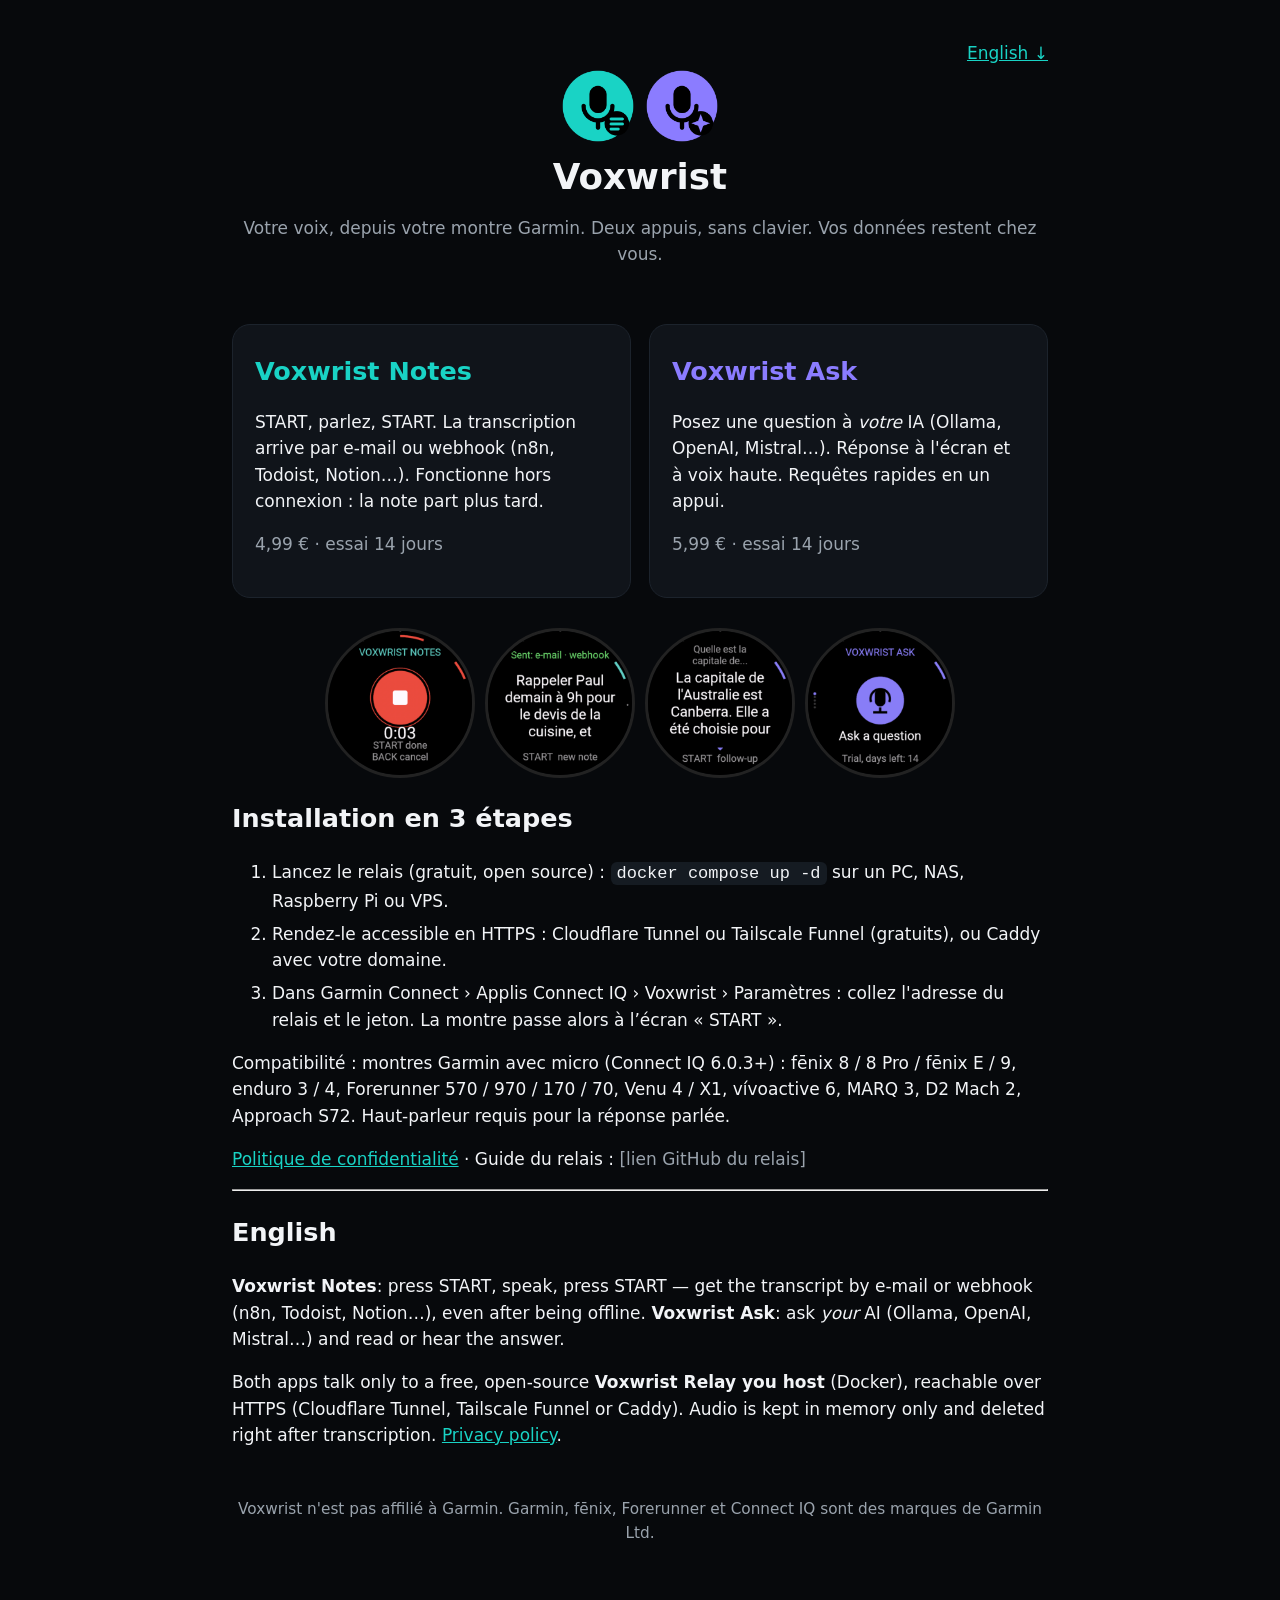
==== index.html @ 0ce4e414 "Site vitrine + confidentialité FR/EN, fiches Store, guide de publication" ====
<!doctype html><html lang="fr"><head><meta charset="utf-8"><meta name="viewport" content="width=device-width,initial-scale=1">
<title>Voxwrist — la voix au poignet pour montres Garmin</title>
<meta name="description" content="Voxwrist Notes et Voxwrist Ask : dictée et assistant IA vocal pour montres Garmin avec micro. Auto-hébergé, privé.">
<link rel="stylesheet" href="style.css"></head><body><main>
<a class="lang" href="#en">English ↓</a>
<section class="hero"><img class="logo" src="assets/icon-notes-500.png" alt=""><img class="logo" src="assets/icon-ask-500.png" alt="">
<h1>Voxwrist</h1><p class="dim">Votre voix, depuis votre montre Garmin. Deux appuis, sans clavier. Vos données restent chez vous.</p></section>
<div class="cards">
<div class="card notes"><h2>Voxwrist Notes</h2><p>START, parlez, START. La transcription arrive par e-mail ou webhook (n8n, Todoist, Notion…). Fonctionne hors connexion : la note part plus tard.</p><p class="dim">4,99 € · essai 14 jours</p></div>
<div class="card ask"><h2>Voxwrist Ask</h2><p>Posez une question à <em>votre</em> IA (Ollama, OpenAI, Mistral…). Réponse à l'écran et à voix haute. Requêtes rapides en un appui.</p><p class="dim">5,99 € · essai 14 jours</p></div></div>
<div class="shots"><img src="store-screenshots/notes-2-recording.png" alt="Enregistrement"><img src="store-screenshots/notes-3-sent.png" alt="Note envoyée"><img src="store-screenshots/ask-4-answer-fr.png" alt="Réponse"><img src="store-screenshots/ask-1-menu.png" alt="Menu Ask"></div>
<h2>Installation en 3 étapes</h2><ol class="steps">
<li>Lancez le relais (gratuit, open source) : <code>docker compose up -d</code> sur un PC, NAS, Raspberry Pi ou VPS.</li>
<li>Rendez-le accessible en HTTPS : Cloudflare Tunnel ou Tailscale Funnel (gratuits), ou Caddy avec votre domaine.</li>
<li>Dans Garmin Connect › Applis Connect IQ › Voxwrist › Paramètres : collez l'adresse du relais et le jeton. La montre passe alors à l’écran « START ».</li></ol>
<p>Compatibilité : montres Garmin avec micro (Connect IQ 6.0.3+) : fēnix 8 / 8 Pro / fēnix E / 9, enduro 3 / 4, Forerunner 570 / 970 / 170 / 70, Venu 4 / X1, vívoactive 6, MARQ 3, D2 Mach 2, Approach S72. Haut-parleur requis pour la réponse parlée.</p>
<p><a href="privacy.html">Politique de confidentialité</a> · Guide du relais : <span class="dim">[lien GitHub du relais]</span></p>
<hr id="en"><h2>English</h2>
<p><strong>Voxwrist Notes</strong>: press START, speak, press START — get the transcript by e-mail or webhook (n8n, Todoist, Notion…), even after being offline. <strong>Voxwrist Ask</strong>: ask <em>your</em> AI (Ollama, OpenAI, Mistral…) and read or hear the answer.</p>
<p>Both apps talk only to a free, open-source <strong>Voxwrist Relay you host</strong> (Docker), reachable over HTTPS (Cloudflare Tunnel, Tailscale Funnel or Caddy). Audio is kept in memory only and deleted right after transcription. <a href="privacy.html">Privacy policy</a>.</p>
<footer>Voxwrist n'est pas affilié à Garmin. Garmin, fēnix, Forerunner et Connect IQ sont des marques de Garmin Ltd.</footer>
</main></body></html>
---- style.css ----
:root{--bg:#07090c;--fg:#f2f4f7;--dim:#9aa3ad;--notes:#19D3C5;--ask:#8B7CFF}
*{box-sizing:border-box}body{margin:0;background:var(--bg);color:var(--fg);font:17px/1.55 system-ui,-apple-system,Segoe UI,Roboto,sans-serif}
main{max-width:860px;margin:0 auto;padding:40px 22px 80px}a{color:var(--notes)}h1{font-size:2.1em;line-height:1.15;margin:.2em 0}
.dim{color:var(--dim)}.hero{text-align:center;padding:30px 0 10px}.hero img.logo{width:72px;margin:0 6px}
.cards{display:grid;grid-template-columns:repeat(auto-fit,minmax(260px,1fr));gap:18px;margin:30px 0}
.card{background:#10141a;border:1px solid #1c232c;border-radius:18px;padding:22px}.card h2{margin:.2em 0}
.card.notes h2{color:var(--notes)}.card.ask h2{color:var(--ask)}.shots{display:flex;gap:10px;flex-wrap:wrap;justify-content:center}
.shots img{width:150px;height:150px;border-radius:50%;border:3px solid #222}.steps li{margin:.4em 0}
code{background:#151b22;padding:2px 6px;border-radius:6px}footer{margin-top:50px;color:var(--dim);font-size:.9em;text-align:center}
.lang{float:right}
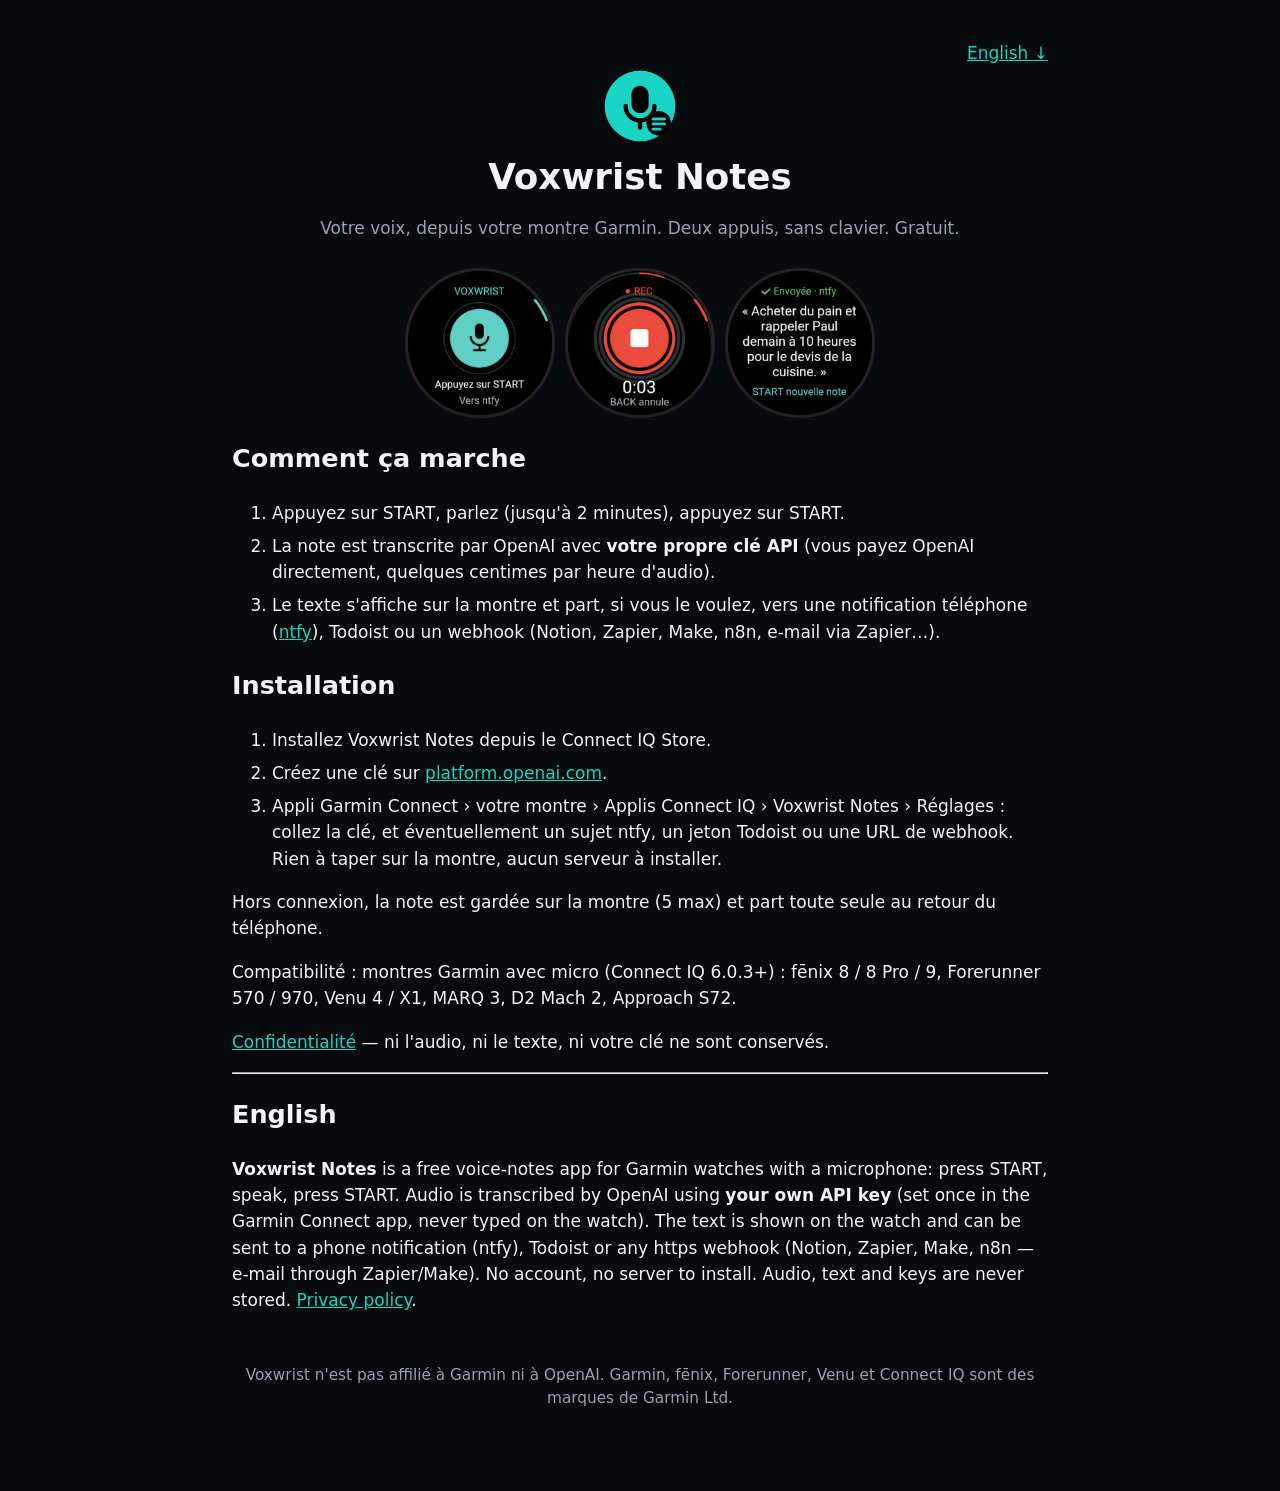
==== commit a4dfd8b6: "Site/fiche : Notes 2.0 gratuite, BYOK OpenAI, relais NAS, nouvelles captures ; Ask en pause" ====
--- a/index.html
+++ b/index.html
@@ -1,22 +1,23 @@
 <!doctype html><html lang="fr"><head><meta charset="utf-8"><meta name="viewport" content="width=device-width,initial-scale=1">
-<title>Voxwrist — la voix au poignet pour montres Garmin</title>
-<meta name="description" content="Voxwrist Notes et Voxwrist Ask : dictée et assistant IA vocal pour montres Garmin avec micro. Auto-hébergé, privé.">
+<title>Voxwrist Notes — dictée vocale gratuite pour montres Garmin</title>
+<meta name="description" content="Voxwrist Notes : START, parlez, START. Transcription OpenAI avec votre propre clé, envoyée vers ntfy, Todoist ou un webhook. Gratuit, sans stockage.">
 <link rel="stylesheet" href="style.css"></head><body><main>
 <a class="lang" href="#en">English ↓</a>
-<section class="hero"><img class="logo" src="assets/icon-notes-500.png" alt=""><img class="logo" src="assets/icon-ask-500.png" alt="">
-<h1>Voxwrist</h1><p class="dim">Votre voix, depuis votre montre Garmin. Deux appuis, sans clavier. Vos données restent chez vous.</p></section>
-<div class="cards">
-<div class="card notes"><h2>Voxwrist Notes</h2><p>START, parlez, START. La transcription arrive par e-mail ou webhook (n8n, Todoist, Notion…). Fonctionne hors connexion : la note part plus tard.</p><p class="dim">4,99 € · essai 14 jours</p></div>
-<div class="card ask"><h2>Voxwrist Ask</h2><p>Posez une question à <em>votre</em> IA (Ollama, OpenAI, Mistral…). Réponse à l'écran et à voix haute. Requêtes rapides en un appui.</p><p class="dim">5,99 € · essai 14 jours</p></div></div>
-<div class="shots"><img src="store-screenshots/notes-2-recording.png" alt="Enregistrement"><img src="store-screenshots/notes-3-sent.png" alt="Note envoyée"><img src="store-screenshots/ask-4-answer-fr.png" alt="Réponse"><img src="store-screenshots/ask-1-menu.png" alt="Menu Ask"></div>
-<h2>Installation en 3 étapes</h2><ol class="steps">
-<li>Lancez le relais (gratuit, open source) : <code>docker compose up -d</code> sur un PC, NAS, Raspberry Pi ou VPS.</li>
-<li>Rendez-le accessible en HTTPS : Cloudflare Tunnel ou Tailscale Funnel (gratuits), ou Caddy avec votre domaine.</li>
-<li>Dans Garmin Connect › Applis Connect IQ › Voxwrist › Paramètres : collez l'adresse du relais et le jeton. La montre passe alors à l’écran « START ».</li></ol>
-<p>Compatibilité : montres Garmin avec micro (Connect IQ 6.0.3+) : fēnix 8 / 8 Pro / fēnix E / 9, enduro 3 / 4, Forerunner 570 / 970 / 170 / 70, Venu 4 / X1, vívoactive 6, MARQ 3, D2 Mach 2, Approach S72. Haut-parleur requis pour la réponse parlée.</p>
-<p><a href="privacy.html">Politique de confidentialité</a> · Guide du relais : <span class="dim">[lien GitHub du relais]</span></p>
+<section class="hero"><img class="logo" src="assets/icon-notes-500.png" alt="">
+<h1>Voxwrist Notes</h1><p class="dim">Votre voix, depuis votre montre Garmin. Deux appuis, sans clavier. Gratuit.</p></section>
+<div class="shots"><img src="store-screenshots/notes-1-ready-fr.png" alt="Prêt"><img src="store-screenshots/notes-2-recording-fr.png" alt="Enregistrement"><img src="store-screenshots/notes-3-sent-fr.png" alt="Note envoyée"></div>
+<h2>Comment ça marche</h2><ol class="steps">
+<li>Appuyez sur START, parlez (jusqu'à 2 minutes), appuyez sur START.</li>
+<li>La note est transcrite par OpenAI avec <strong>votre propre clé API</strong> (vous payez OpenAI directement, quelques centimes par heure d'audio).</li>
+<li>Le texte s'affiche sur la montre et part, si vous le voulez, vers une notification téléphone (<a href="https://ntfy.sh">ntfy</a>), Todoist ou un webhook (Notion, Zapier, Make, n8n, e-mail via Zapier…).</li></ol>
+<h2>Installation</h2><ol class="steps">
+<li>Installez Voxwrist Notes depuis le Connect IQ Store.</li>
+<li>Créez une clé sur <a href="https://platform.openai.com/api-keys">platform.openai.com</a>.</li>
+<li>Appli Garmin Connect › votre montre › Applis Connect IQ › Voxwrist Notes › Réglages : collez la clé, et éventuellement un sujet ntfy, un jeton Todoist ou une URL de webhook. Rien à taper sur la montre, aucun serveur à installer.</li></ol>
+<p>Hors connexion, la note est gardée sur la montre (5 max) et part toute seule au retour du téléphone.</p>
+<p>Compatibilité : montres Garmin avec micro (Connect IQ 6.0.3+) : fēnix 8 / 8 Pro / 9, Forerunner 570 / 970, Venu 4 / X1, MARQ 3, D2 Mach 2, Approach S72.</p>
+<p><a href="privacy.html">Confidentialité</a> — ni l'audio, ni le texte, ni votre clé ne sont conservés.</p>
 <hr id="en"><h2>English</h2>
-<p><strong>Voxwrist Notes</strong>: press START, speak, press START — get the transcript by e-mail or webhook (n8n, Todoist, Notion…), even after being offline. <strong>Voxwrist Ask</strong>: ask <em>your</em> AI (Ollama, OpenAI, Mistral…) and read or hear the answer.</p>
-<p>Both apps talk only to a free, open-source <strong>Voxwrist Relay you host</strong> (Docker), reachable over HTTPS (Cloudflare Tunnel, Tailscale Funnel or Caddy). Audio is kept in memory only and deleted right after transcription. <a href="privacy.html">Privacy policy</a>.</p>
-<footer>Voxwrist n'est pas affilié à Garmin. Garmin, fēnix, Forerunner et Connect IQ sont des marques de Garmin Ltd.</footer>
+<p><strong>Voxwrist Notes</strong> is a free voice-notes app for Garmin watches with a microphone: press START, speak, press START. Audio is transcribed by OpenAI using <strong>your own API key</strong> (set once in the Garmin Connect app, never typed on the watch). The text is shown on the watch and can be sent to a phone notification (ntfy), Todoist or any https webhook (Notion, Zapier, Make, n8n — e-mail through Zapier/Make). No account, no server to install. Audio, text and keys are never stored. <a href="privacy.html">Privacy policy</a>.</p>
+<footer>Voxwrist n'est pas affilié à Garmin ni à OpenAI. Garmin, fēnix, Forerunner, Venu et Connect IQ sont des marques de Garmin Ltd.</footer>
 </main></body></html>
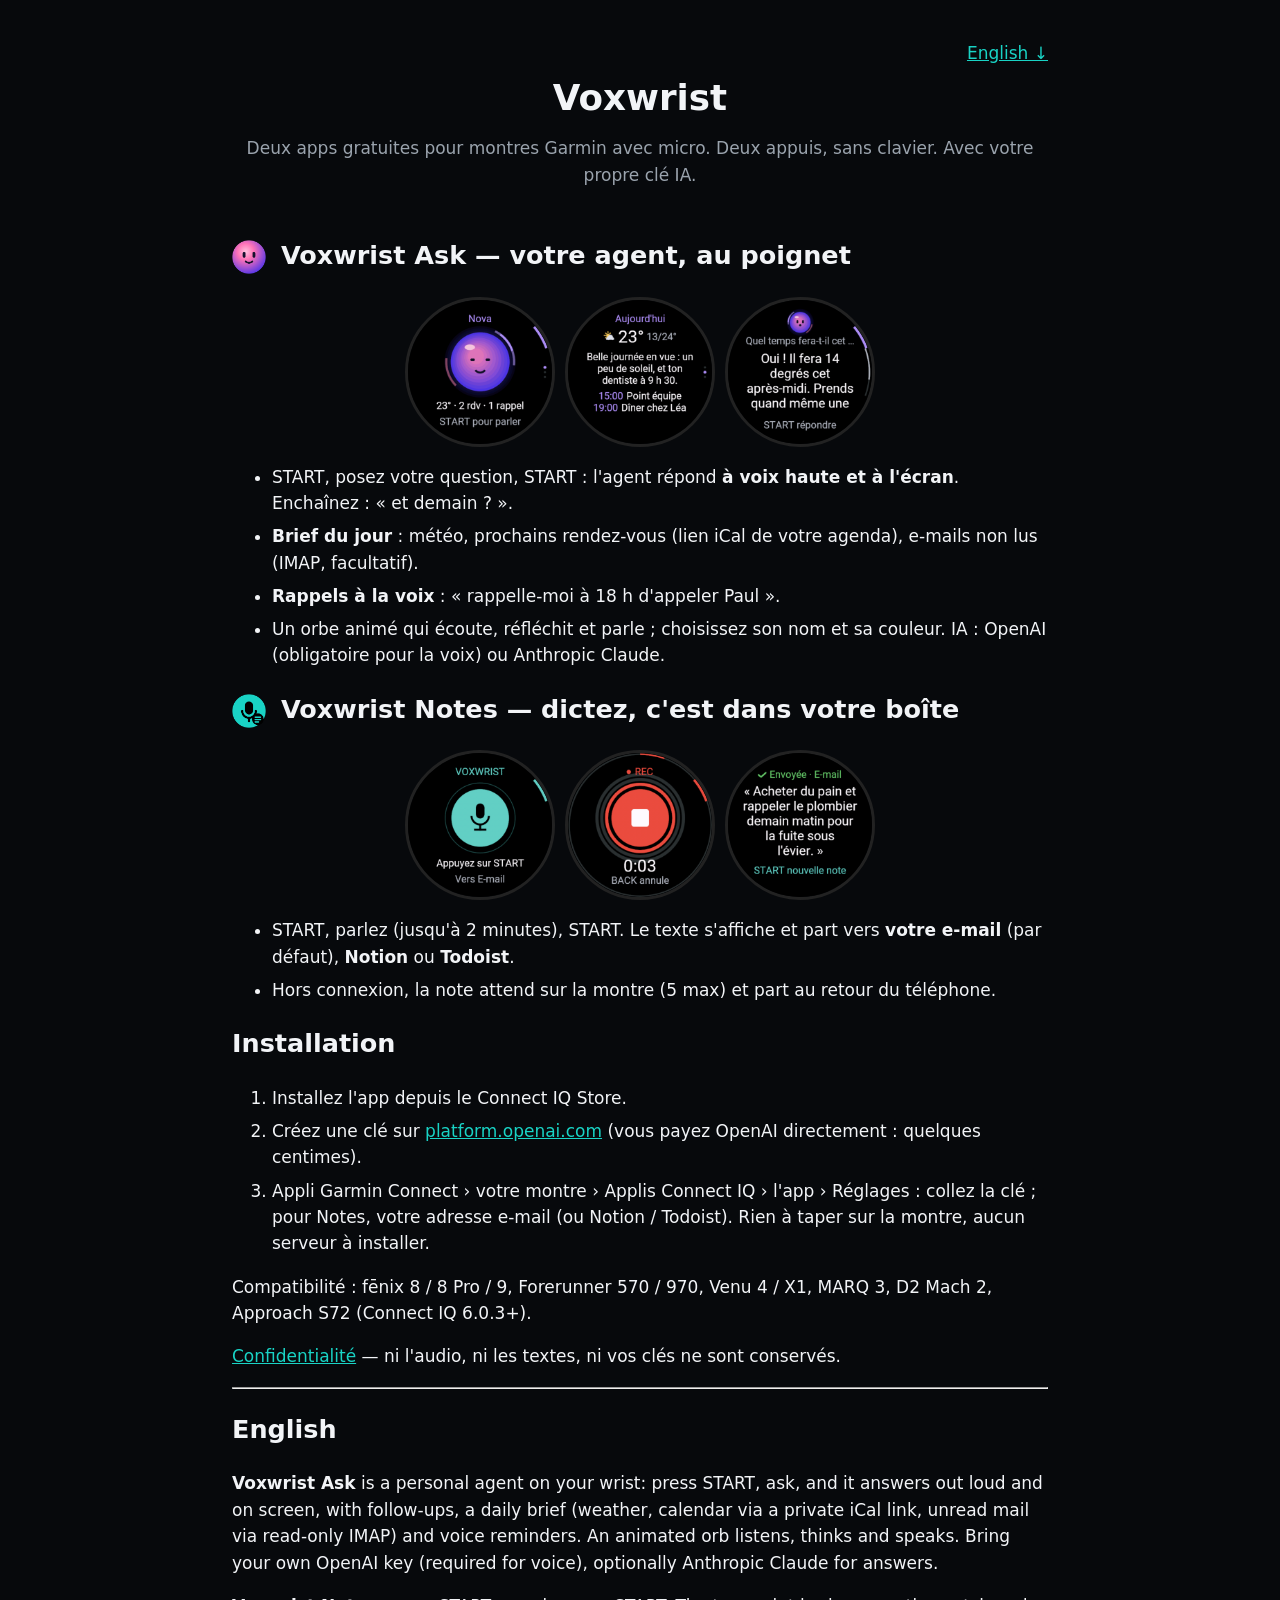
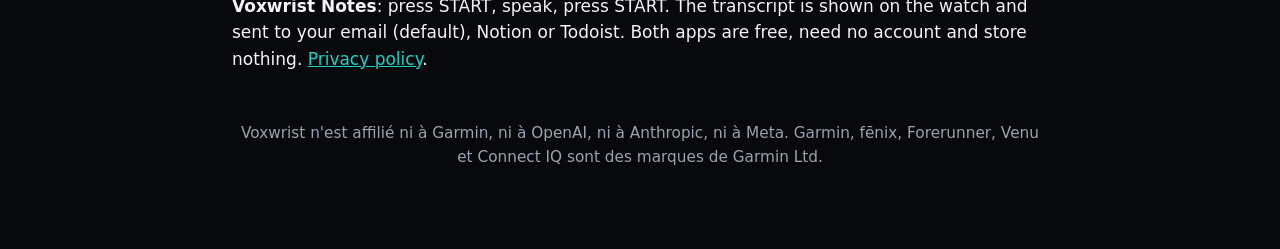
==== commit 5184686e: "Site/fiches : Notes 2.1 (e-mail par défaut, Notion, Todoist) + Ask 2.0 (agent au poignet), confident" ====
--- a/index.html
+++ b/index.html
@@ -1,23 +1,32 @@
 <!doctype html><html lang="fr"><head><meta charset="utf-8"><meta name="viewport" content="width=device-width,initial-scale=1">
-<title>Voxwrist Notes — dictée vocale gratuite pour montres Garmin</title>
-<meta name="description" content="Voxwrist Notes : START, parlez, START. Transcription OpenAI avec votre propre clé, envoyée vers ntfy, Todoist ou un webhook. Gratuit, sans stockage.">
+<title>Voxwrist — votre voix, votre agent, au poignet (Garmin)</title>
+<meta name="description" content="Voxwrist Notes : dictez, recevez la note par e-mail, Notion ou Todoist. Voxwrist Ask : un agent personnel au poignet qui répond à voix haute, brief du jour et rappels. Gratuit, avec votre propre clé IA.">
 <link rel="stylesheet" href="style.css"></head><body><main>
 <a class="lang" href="#en">English ↓</a>
-<section class="hero"><img class="logo" src="assets/icon-notes-500.png" alt="">
-<h1>Voxwrist Notes</h1><p class="dim">Votre voix, depuis votre montre Garmin. Deux appuis, sans clavier. Gratuit.</p></section>
-<div class="shots"><img src="store-screenshots/notes-1-ready-fr.png" alt="Prêt"><img src="store-screenshots/notes-2-recording-fr.png" alt="Enregistrement"><img src="store-screenshots/notes-3-sent-fr.png" alt="Note envoyée"></div>
-<h2>Comment ça marche</h2><ol class="steps">
-<li>Appuyez sur START, parlez (jusqu'à 2 minutes), appuyez sur START.</li>
-<li>La note est transcrite par OpenAI avec <strong>votre propre clé API</strong> (vous payez OpenAI directement, quelques centimes par heure d'audio).</li>
-<li>Le texte s'affiche sur la montre et part, si vous le voulez, vers une notification téléphone (<a href="https://ntfy.sh">ntfy</a>), Todoist ou un webhook (Notion, Zapier, Make, n8n, e-mail via Zapier…).</li></ol>
+<section class="hero"><h1>Voxwrist</h1><p class="dim">Deux apps gratuites pour montres Garmin avec micro. Deux appuis, sans clavier. Avec votre propre clé IA.</p></section>
+
+<h2><img class="logo-s" src="assets/icon-ask-500.png" alt=""> Voxwrist Ask — votre agent, au poignet</h2>
+<div class="shots"><img src="store-screenshots/ask-1-home-fr.png" alt="Agent"><img src="store-screenshots/ask-2-brief-fr.png" alt="Brief du jour"><img src="store-screenshots/ask-4-answer-fr.png" alt="Réponse"></div>
+<ul class="steps">
+<li>START, posez votre question, START : l'agent répond <strong>à voix haute et à l'écran</strong>. Enchaînez : « et demain ? ».</li>
+<li><strong>Brief du jour</strong> : météo, prochains rendez-vous (lien iCal de votre agenda), e-mails non lus (IMAP, facultatif).</li>
+<li><strong>Rappels à la voix</strong> : « rappelle-moi à 18 h d'appeler Paul ».</li>
+<li>Un orbe animé qui écoute, réfléchit et parle ; choisissez son nom et sa couleur. IA : OpenAI (obligatoire pour la voix) ou Anthropic Claude.</li></ul>
+
+<h2><img class="logo-s" src="assets/icon-notes-500.png" alt=""> Voxwrist Notes — dictez, c'est dans votre boîte</h2>
+<div class="shots"><img src="store-screenshots/notes21-1-ready-fr.png" alt="Prêt"><img src="store-screenshots/notes21-2-recording-fr.png" alt="Enregistrement"><img src="store-screenshots/notes21-3-sent-fr.png" alt="Envoyée"></div>
+<ul class="steps">
+<li>START, parlez (jusqu'à 2 minutes), START. Le texte s'affiche et part vers <strong>votre e-mail</strong> (par défaut), <strong>Notion</strong> ou <strong>Todoist</strong>.</li>
+<li>Hors connexion, la note attend sur la montre (5 max) et part au retour du téléphone.</li></ul>
+
 <h2>Installation</h2><ol class="steps">
-<li>Installez Voxwrist Notes depuis le Connect IQ Store.</li>
-<li>Créez une clé sur <a href="https://platform.openai.com/api-keys">platform.openai.com</a>.</li>
-<li>Appli Garmin Connect › votre montre › Applis Connect IQ › Voxwrist Notes › Réglages : collez la clé, et éventuellement un sujet ntfy, un jeton Todoist ou une URL de webhook. Rien à taper sur la montre, aucun serveur à installer.</li></ol>
-<p>Hors connexion, la note est gardée sur la montre (5 max) et part toute seule au retour du téléphone.</p>
-<p>Compatibilité : montres Garmin avec micro (Connect IQ 6.0.3+) : fēnix 8 / 8 Pro / 9, Forerunner 570 / 970, Venu 4 / X1, MARQ 3, D2 Mach 2, Approach S72.</p>
-<p><a href="privacy.html">Confidentialité</a> — ni l'audio, ni le texte, ni votre clé ne sont conservés.</p>
+<li>Installez l'app depuis le Connect IQ Store.</li>
+<li>Créez une clé sur <a href="https://platform.openai.com/api-keys">platform.openai.com</a> (vous payez OpenAI directement : quelques centimes).</li>
+<li>Appli Garmin Connect › votre montre › Applis Connect IQ › l'app › Réglages : collez la clé ; pour Notes, votre adresse e-mail (ou Notion / Todoist). Rien à taper sur la montre, aucun serveur à installer.</li></ol>
+<p>Compatibilité : fēnix 8 / 8 Pro / 9, Forerunner 570 / 970, Venu 4 / X1, MARQ 3, D2 Mach 2, Approach S72 (Connect IQ 6.0.3+).</p>
+<p><a href="privacy.html">Confidentialité</a> — ni l'audio, ni les textes, ni vos clés ne sont conservés.</p>
 <hr id="en"><h2>English</h2>
-<p><strong>Voxwrist Notes</strong> is a free voice-notes app for Garmin watches with a microphone: press START, speak, press START. Audio is transcribed by OpenAI using <strong>your own API key</strong> (set once in the Garmin Connect app, never typed on the watch). The text is shown on the watch and can be sent to a phone notification (ntfy), Todoist or any https webhook (Notion, Zapier, Make, n8n — e-mail through Zapier/Make). No account, no server to install. Audio, text and keys are never stored. <a href="privacy.html">Privacy policy</a>.</p>
-<footer>Voxwrist n'est pas affilié à Garmin ni à OpenAI. Garmin, fēnix, Forerunner, Venu et Connect IQ sont des marques de Garmin Ltd.</footer>
+<p><strong>Voxwrist Ask</strong> is a personal agent on your wrist: press START, ask, and it answers out loud and on screen, with follow-ups, a daily brief (weather, calendar via a private iCal link, unread mail via read-only IMAP) and voice reminders. An animated orb listens, thinks and speaks. Bring your own OpenAI key (required for voice), optionally Anthropic Claude for answers.</p>
+<p><strong>Voxwrist Notes</strong>: press START, speak, press START. The transcript is shown on the watch and sent to your email (default), Notion or Todoist. Both apps are free, need no account and store nothing. <a href="privacy.html">Privacy policy</a>.</p>
+<footer>Voxwrist n'est affilié ni à Garmin, ni à OpenAI, ni à Anthropic, ni à Meta. Garmin, fēnix, Forerunner, Venu et Connect IQ sont des marques de Garmin Ltd.</footer>
 </main></body></html>
--- a/style.css
+++ b/style.css
@@ -8,3 +8,4 @@
 .shots img{width:150px;height:150px;border-radius:50%;border:3px solid #222}.steps li{margin:.4em 0}
 code{background:#151b22;padding:2px 6px;border-radius:6px}footer{margin-top:50px;color:var(--dim);font-size:.9em;text-align:center}
 .lang{float:right}
+h2 img.logo-s{width:34px;vertical-align:middle;margin-right:6px;border-radius:8px}
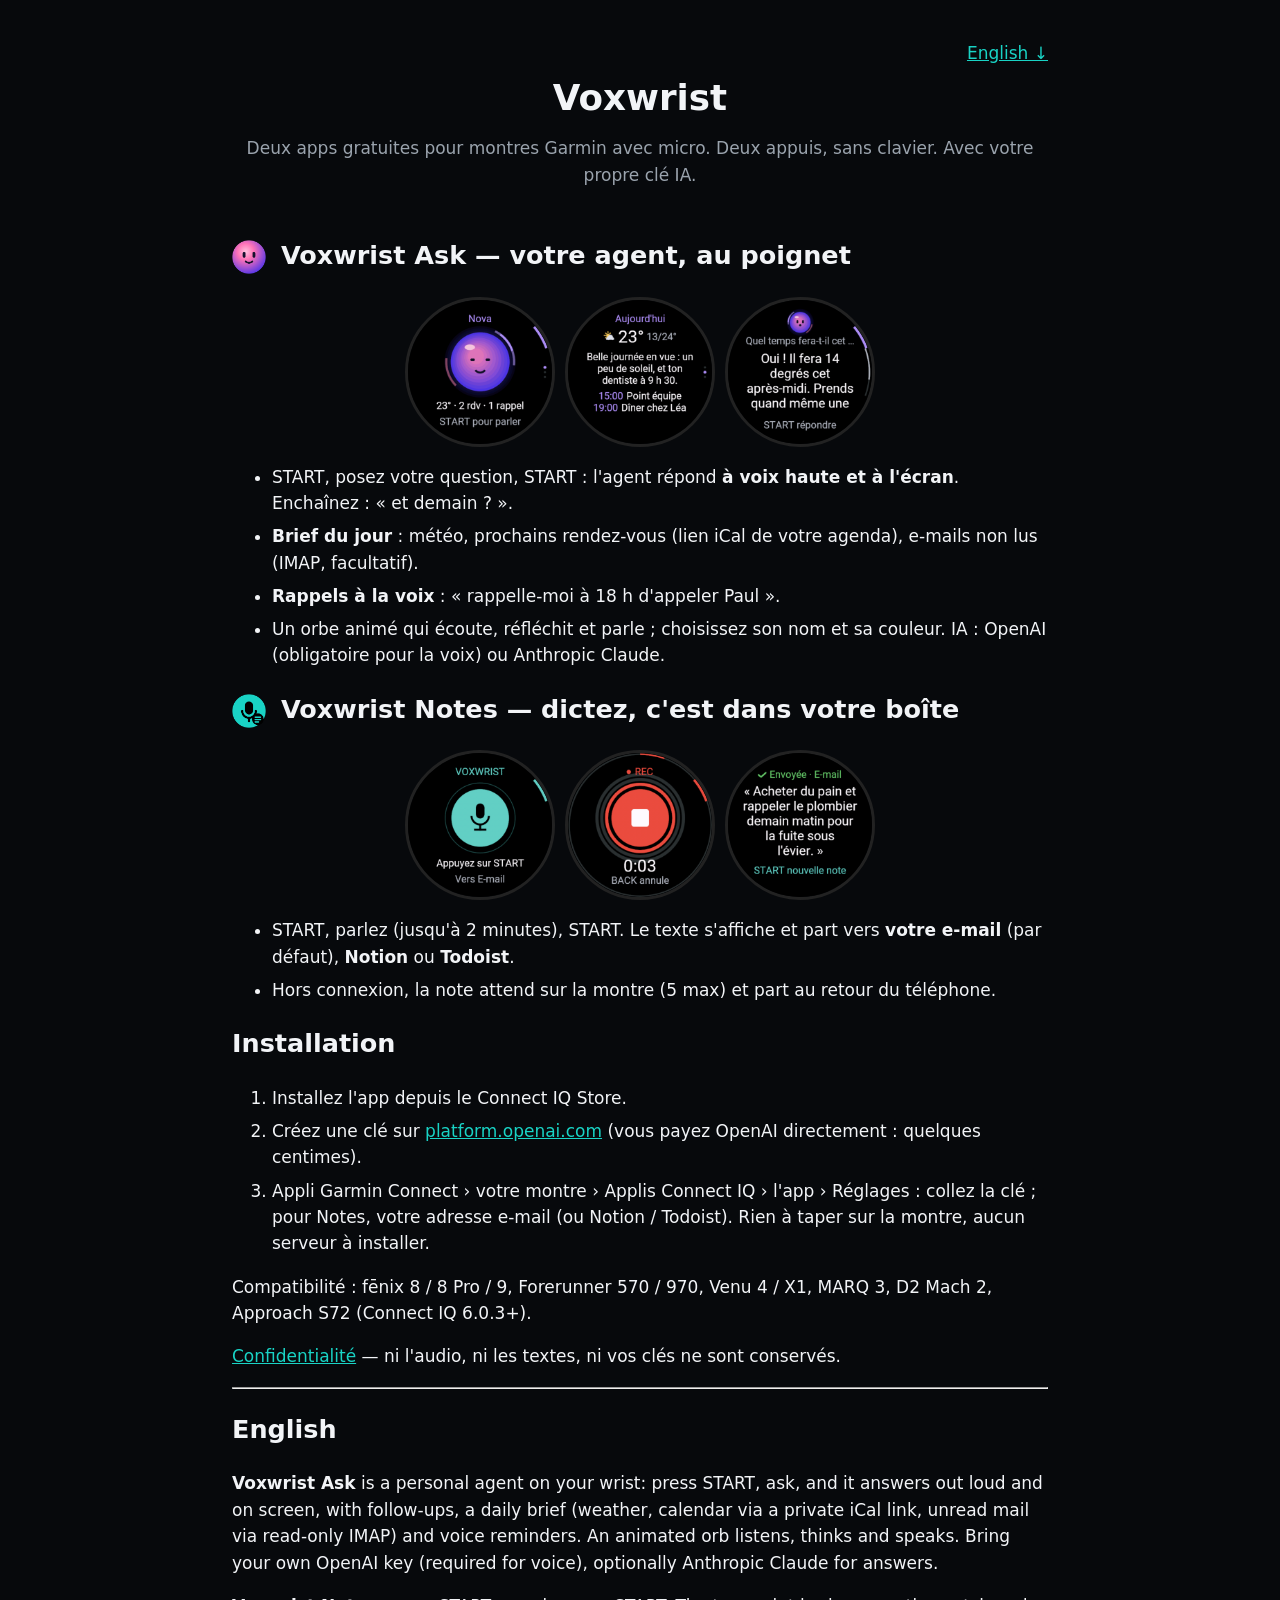
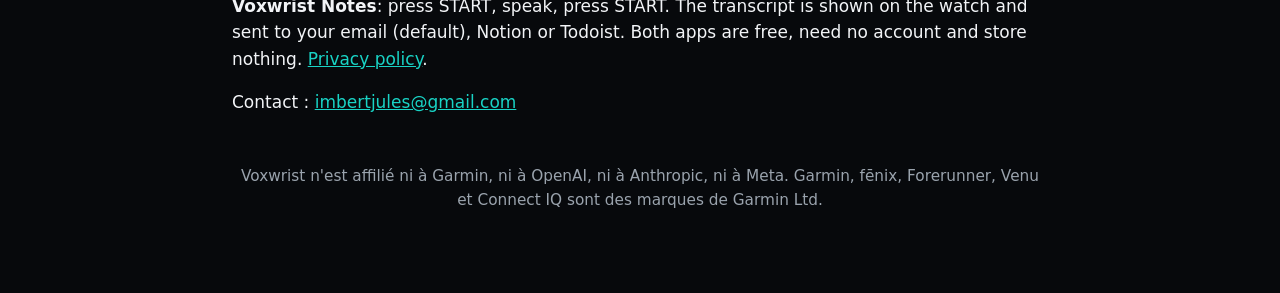
==== commit 2a121671: "Contact + URL GitHub Pages" ====
--- a/index.html
+++ b/index.html
@@ -28,5 +28,6 @@
 <hr id="en"><h2>English</h2>
 <p><strong>Voxwrist Ask</strong> is a personal agent on your wrist: press START, ask, and it answers out loud and on screen, with follow-ups, a daily brief (weather, calendar via a private iCal link, unread mail via read-only IMAP) and voice reminders. An animated orb listens, thinks and speaks. Bring your own OpenAI key (required for voice), optionally Anthropic Claude for answers.</p>
 <p><strong>Voxwrist Notes</strong>: press START, speak, press START. The transcript is shown on the watch and sent to your email (default), Notion or Todoist. Both apps are free, need no account and store nothing. <a href="privacy.html">Privacy policy</a>.</p>
+<p>Contact : <a href="mailto:imbertjules@gmail.com">imbertjules@gmail.com</a></p>
 <footer>Voxwrist n'est affilié ni à Garmin, ni à OpenAI, ni à Anthropic, ni à Meta. Garmin, fēnix, Forerunner, Venu et Connect IQ sont des marques de Garmin Ltd.</footer>
 </main></body></html>
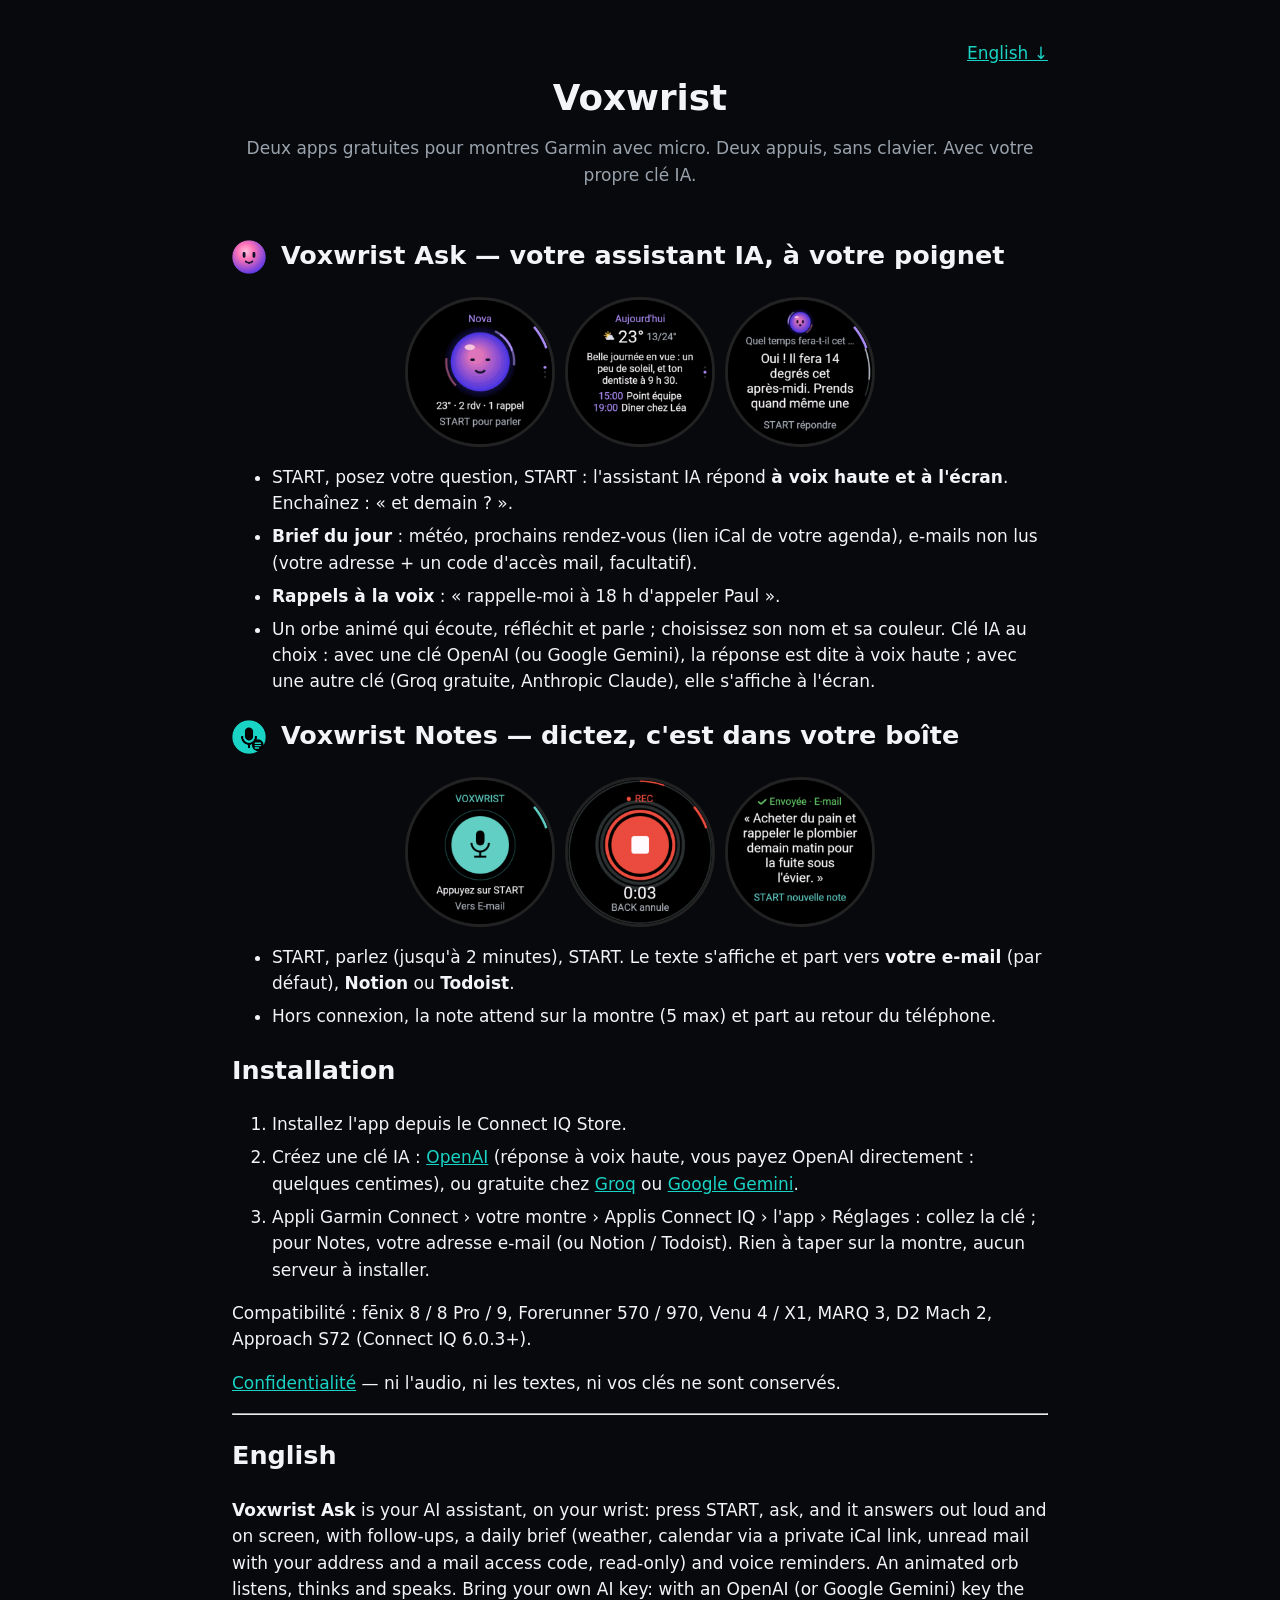
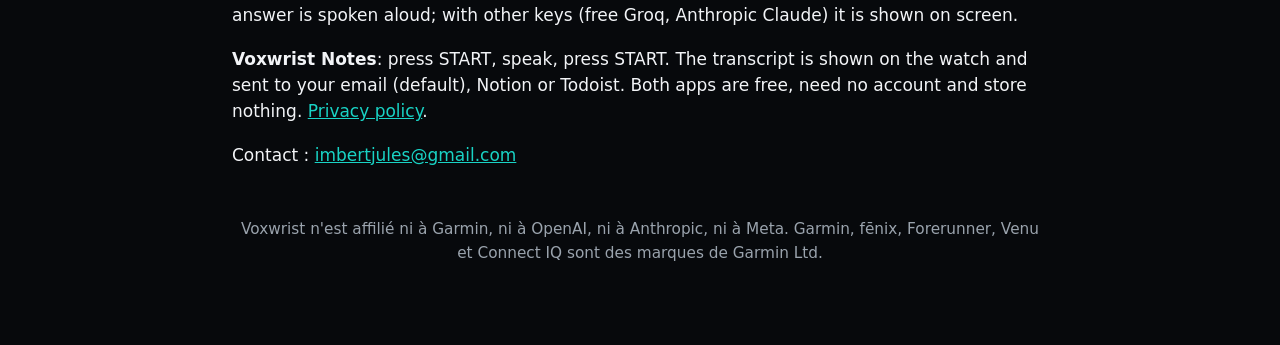
==== commit 219253df: "Site : « assistant IA » au lieu d'« agent » ; voix avec une clé OpenAI (ou Gemini), sinon réponse à " ====
--- a/index.html
+++ b/index.html
@@ -1,17 +1,17 @@
 <!doctype html><html lang="fr"><head><meta charset="utf-8"><meta name="viewport" content="width=device-width,initial-scale=1">
-<title>Voxwrist — votre voix, votre agent, au poignet (Garmin)</title>
-<meta name="description" content="Voxwrist Notes : dictez, recevez la note par e-mail, Notion ou Todoist. Voxwrist Ask : un agent personnel au poignet qui répond à voix haute, brief du jour et rappels. Gratuit, avec votre propre clé IA.">
+<title>Voxwrist — votre voix, votre assistant IA, au poignet (Garmin)</title>
+<meta name="description" content="Voxwrist Notes : dictez, recevez la note par e-mail, Notion ou Todoist. Voxwrist Ask : votre assistant IA au poignet, qui répond à voix haute, brief du jour et rappels. Gratuit, avec votre propre clé IA.">
 <link rel="stylesheet" href="style.css"></head><body><main>
 <a class="lang" href="#en">English ↓</a>
 <section class="hero"><h1>Voxwrist</h1><p class="dim">Deux apps gratuites pour montres Garmin avec micro. Deux appuis, sans clavier. Avec votre propre clé IA.</p></section>
 
-<h2><img class="logo-s" src="assets/icon-ask-500.png" alt=""> Voxwrist Ask — votre agent, au poignet</h2>
-<div class="shots"><img src="store-screenshots/ask-1-home-fr.png" alt="Agent"><img src="store-screenshots/ask-2-brief-fr.png" alt="Brief du jour"><img src="store-screenshots/ask-4-answer-fr.png" alt="Réponse"></div>
+<h2><img class="logo-s" src="assets/icon-ask-500.png" alt=""> Voxwrist Ask — votre assistant IA, à votre poignet</h2>
+<div class="shots"><img src="store-screenshots/ask-1-home-fr.png" alt="Assistant IA"><img src="store-screenshots/ask-2-brief-fr.png" alt="Brief du jour"><img src="store-screenshots/ask-4-answer-fr.png" alt="Réponse"></div>
 <ul class="steps">
-<li>START, posez votre question, START : l'agent répond <strong>à voix haute et à l'écran</strong>. Enchaînez : « et demain ? ».</li>
-<li><strong>Brief du jour</strong> : météo, prochains rendez-vous (lien iCal de votre agenda), e-mails non lus (IMAP, facultatif).</li>
+<li>START, posez votre question, START : l'assistant IA répond <strong>à voix haute et à l'écran</strong>. Enchaînez : « et demain ? ».</li>
+<li><strong>Brief du jour</strong> : météo, prochains rendez-vous (lien iCal de votre agenda), e-mails non lus (votre adresse + un code d'accès mail, facultatif).</li>
 <li><strong>Rappels à la voix</strong> : « rappelle-moi à 18 h d'appeler Paul ».</li>
-<li>Un orbe animé qui écoute, réfléchit et parle ; choisissez son nom et sa couleur. IA : OpenAI (obligatoire pour la voix) ou Anthropic Claude.</li></ul>
+<li>Un orbe animé qui écoute, réfléchit et parle ; choisissez son nom et sa couleur. Clé IA au choix : avec une clé OpenAI (ou Google Gemini), la réponse est dite à voix haute ; avec une autre clé (Groq gratuite, Anthropic Claude), elle s'affiche à l'écran.</li></ul>
 
 <h2><img class="logo-s" src="assets/icon-notes-500.png" alt=""> Voxwrist Notes — dictez, c'est dans votre boîte</h2>
 <div class="shots"><img src="store-screenshots/notes21-1-ready-fr.png" alt="Prêt"><img src="store-screenshots/notes21-2-recording-fr.png" alt="Enregistrement"><img src="store-screenshots/notes21-3-sent-fr.png" alt="Envoyée"></div>
@@ -21,12 +21,12 @@
 
 <h2>Installation</h2><ol class="steps">
 <li>Installez l'app depuis le Connect IQ Store.</li>
-<li>Créez une clé sur <a href="https://platform.openai.com/api-keys">platform.openai.com</a> (vous payez OpenAI directement : quelques centimes).</li>
+<li>Créez une clé IA : <a href="https://platform.openai.com/api-keys">OpenAI</a> (réponse à voix haute, vous payez OpenAI directement : quelques centimes), ou gratuite chez <a href="https://console.groq.com/keys">Groq</a> ou <a href="https://aistudio.google.com/apikey">Google Gemini</a>.</li>
 <li>Appli Garmin Connect › votre montre › Applis Connect IQ › l'app › Réglages : collez la clé ; pour Notes, votre adresse e-mail (ou Notion / Todoist). Rien à taper sur la montre, aucun serveur à installer.</li></ol>
 <p>Compatibilité : fēnix 8 / 8 Pro / 9, Forerunner 570 / 970, Venu 4 / X1, MARQ 3, D2 Mach 2, Approach S72 (Connect IQ 6.0.3+).</p>
 <p><a href="privacy.html">Confidentialité</a> — ni l'audio, ni les textes, ni vos clés ne sont conservés.</p>
 <hr id="en"><h2>English</h2>
-<p><strong>Voxwrist Ask</strong> is a personal agent on your wrist: press START, ask, and it answers out loud and on screen, with follow-ups, a daily brief (weather, calendar via a private iCal link, unread mail via read-only IMAP) and voice reminders. An animated orb listens, thinks and speaks. Bring your own OpenAI key (required for voice), optionally Anthropic Claude for answers.</p>
+<p><strong>Voxwrist Ask</strong> is your AI assistant, on your wrist: press START, ask, and it answers out loud and on screen, with follow-ups, a daily brief (weather, calendar via a private iCal link, unread mail with your address and a mail access code, read-only) and voice reminders. An animated orb listens, thinks and speaks. Bring your own AI key: with an OpenAI (or Google Gemini) key the answer is spoken aloud; with other keys (free Groq, Anthropic Claude) it is shown on screen.</p>
 <p><strong>Voxwrist Notes</strong>: press START, speak, press START. The transcript is shown on the watch and sent to your email (default), Notion or Todoist. Both apps are free, need no account and store nothing. <a href="privacy.html">Privacy policy</a>.</p>
 <p>Contact : <a href="mailto:imbertjules@gmail.com">imbertjules@gmail.com</a></p>
 <footer>Voxwrist n'est affilié ni à Garmin, ni à OpenAI, ni à Anthropic, ni à Meta. Garmin, fēnix, Forerunner, Venu et Connect IQ sont des marques de Garmin Ltd.</footer>
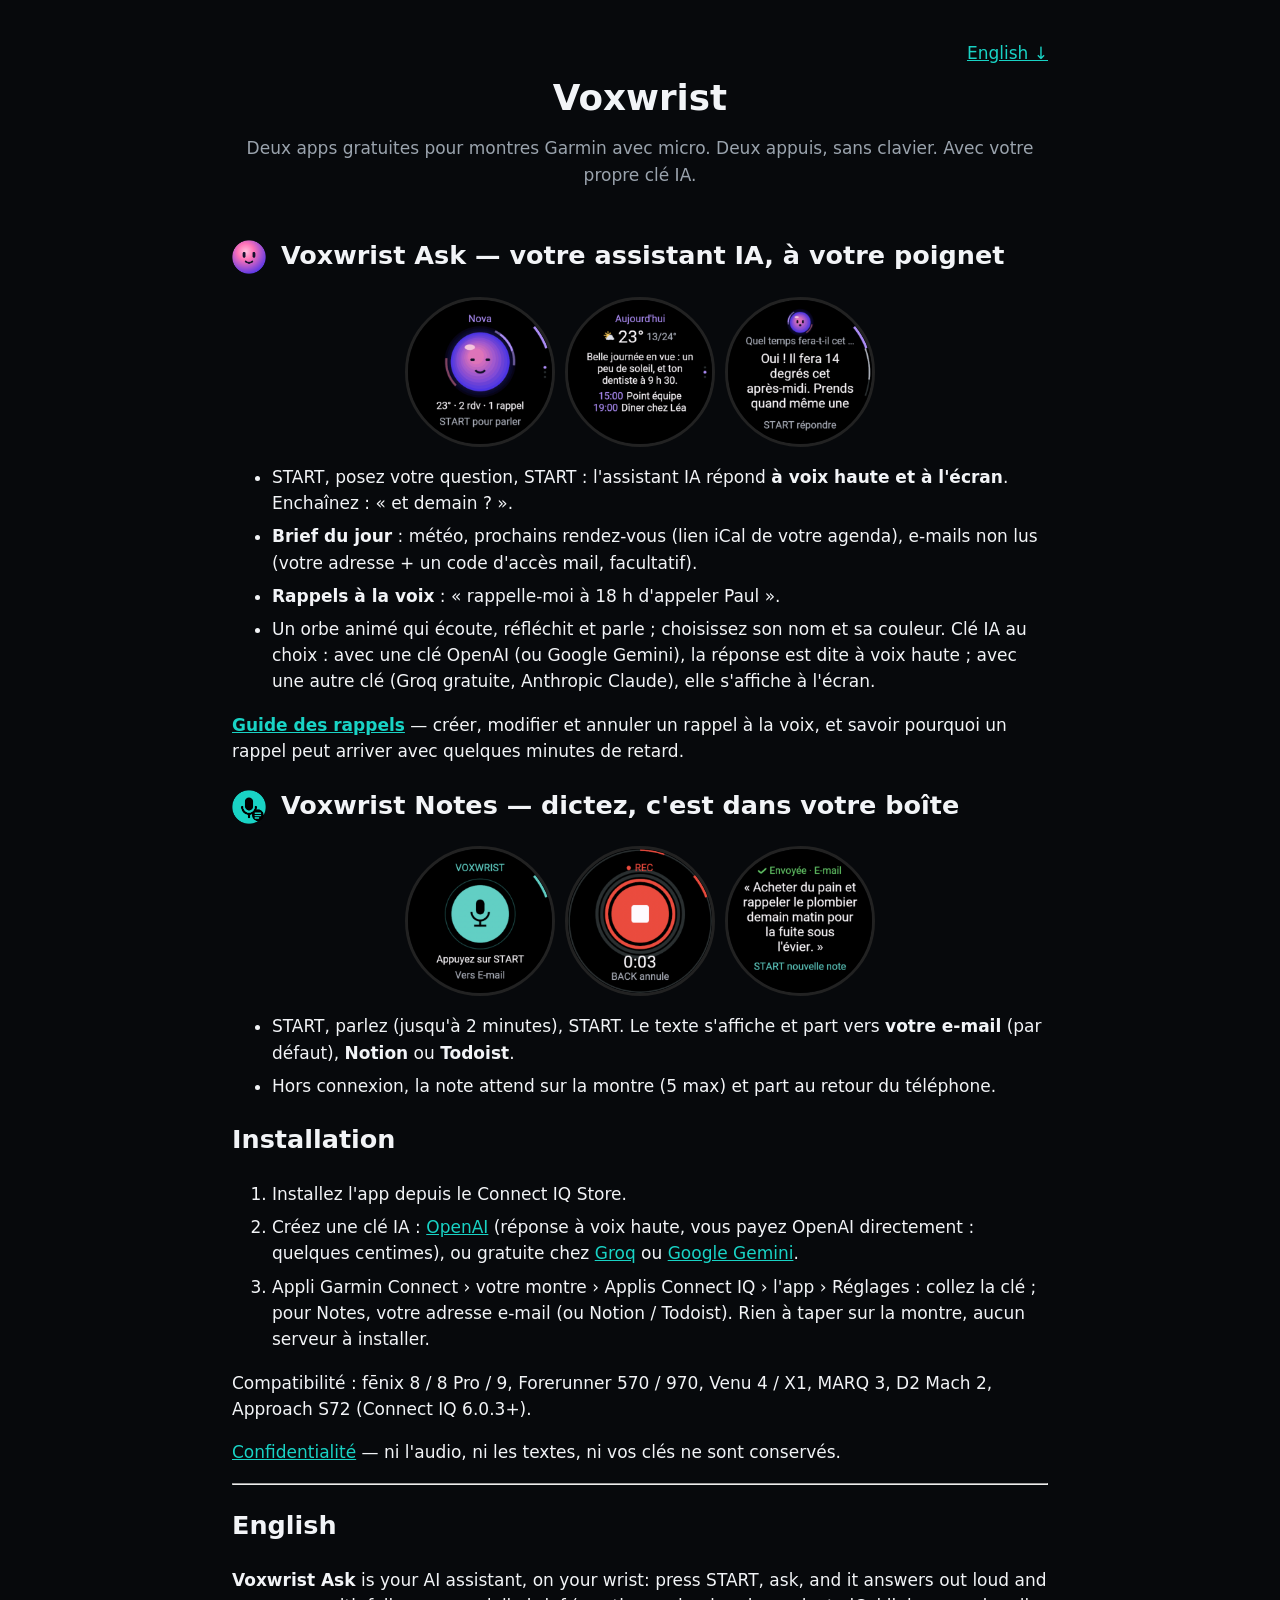
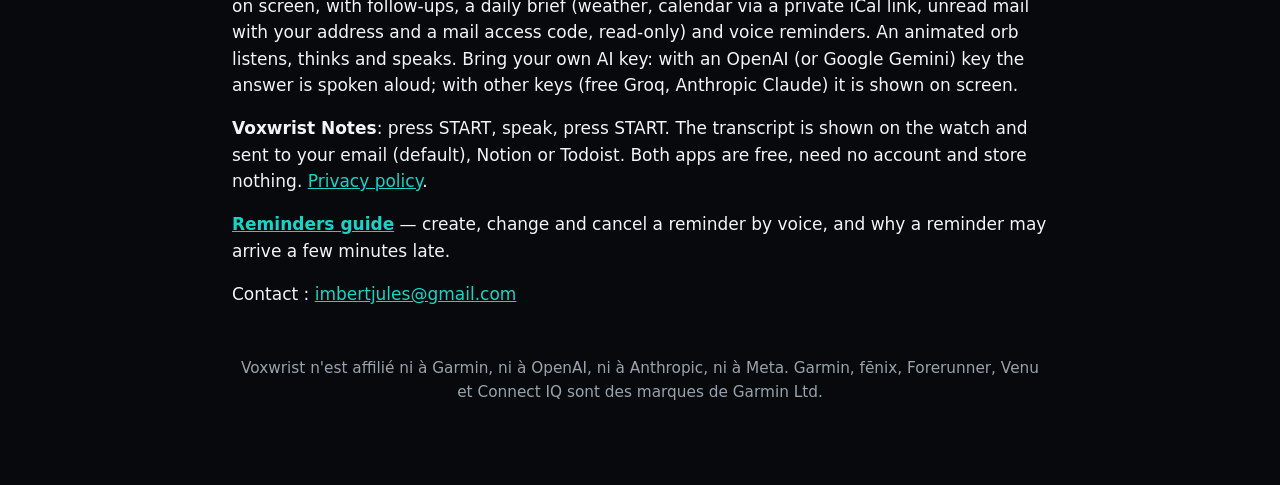
==== commit f0306646: "[verified] guide: ajoute le guide public des rappels de Voxwrist Ask (FR + EN) Page guide.html en fr" ====
--- a/index.html
+++ b/index.html
@@ -12,6 +12,7 @@
 <li><strong>Brief du jour</strong> : météo, prochains rendez-vous (lien iCal de votre agenda), e-mails non lus (votre adresse + un code d'accès mail, facultatif).</li>
 <li><strong>Rappels à la voix</strong> : « rappelle-moi à 18 h d'appeler Paul ».</li>
 <li>Un orbe animé qui écoute, réfléchit et parle ; choisissez son nom et sa couleur. Clé IA au choix : avec une clé OpenAI (ou Google Gemini), la réponse est dite à voix haute ; avec une autre clé (Groq gratuite, Anthropic Claude), elle s'affiche à l'écran.</li></ul>
+<p><a href="guide.html"><strong>Guide des rappels</strong></a> — créer, modifier et annuler un rappel à la voix, et savoir pourquoi un rappel peut arriver avec quelques minutes de retard.</p>
 
 <h2><img class="logo-s" src="assets/icon-notes-500.png" alt=""> Voxwrist Notes — dictez, c'est dans votre boîte</h2>
 <div class="shots"><img src="store-screenshots/notes21-1-ready-fr.png" alt="Prêt"><img src="store-screenshots/notes21-2-recording-fr.png" alt="Enregistrement"><img src="store-screenshots/notes21-3-sent-fr.png" alt="Envoyée"></div>
@@ -28,6 +29,7 @@
 <hr id="en"><h2>English</h2>
 <p><strong>Voxwrist Ask</strong> is your AI assistant, on your wrist: press START, ask, and it answers out loud and on screen, with follow-ups, a daily brief (weather, calendar via a private iCal link, unread mail with your address and a mail access code, read-only) and voice reminders. An animated orb listens, thinks and speaks. Bring your own AI key: with an OpenAI (or Google Gemini) key the answer is spoken aloud; with other keys (free Groq, Anthropic Claude) it is shown on screen.</p>
 <p><strong>Voxwrist Notes</strong>: press START, speak, press START. The transcript is shown on the watch and sent to your email (default), Notion or Todoist. Both apps are free, need no account and store nothing. <a href="privacy.html">Privacy policy</a>.</p>
+<p><a href="guide.html#en"><strong>Reminders guide</strong></a> — create, change and cancel a reminder by voice, and why a reminder may arrive a few minutes late.</p>
 <p>Contact : <a href="mailto:imbertjules@gmail.com">imbertjules@gmail.com</a></p>
 <footer>Voxwrist n'est affilié ni à Garmin, ni à OpenAI, ni à Anthropic, ni à Meta. Garmin, fēnix, Forerunner, Venu et Connect IQ sont des marques de Garmin Ltd.</footer>
 </main></body></html>
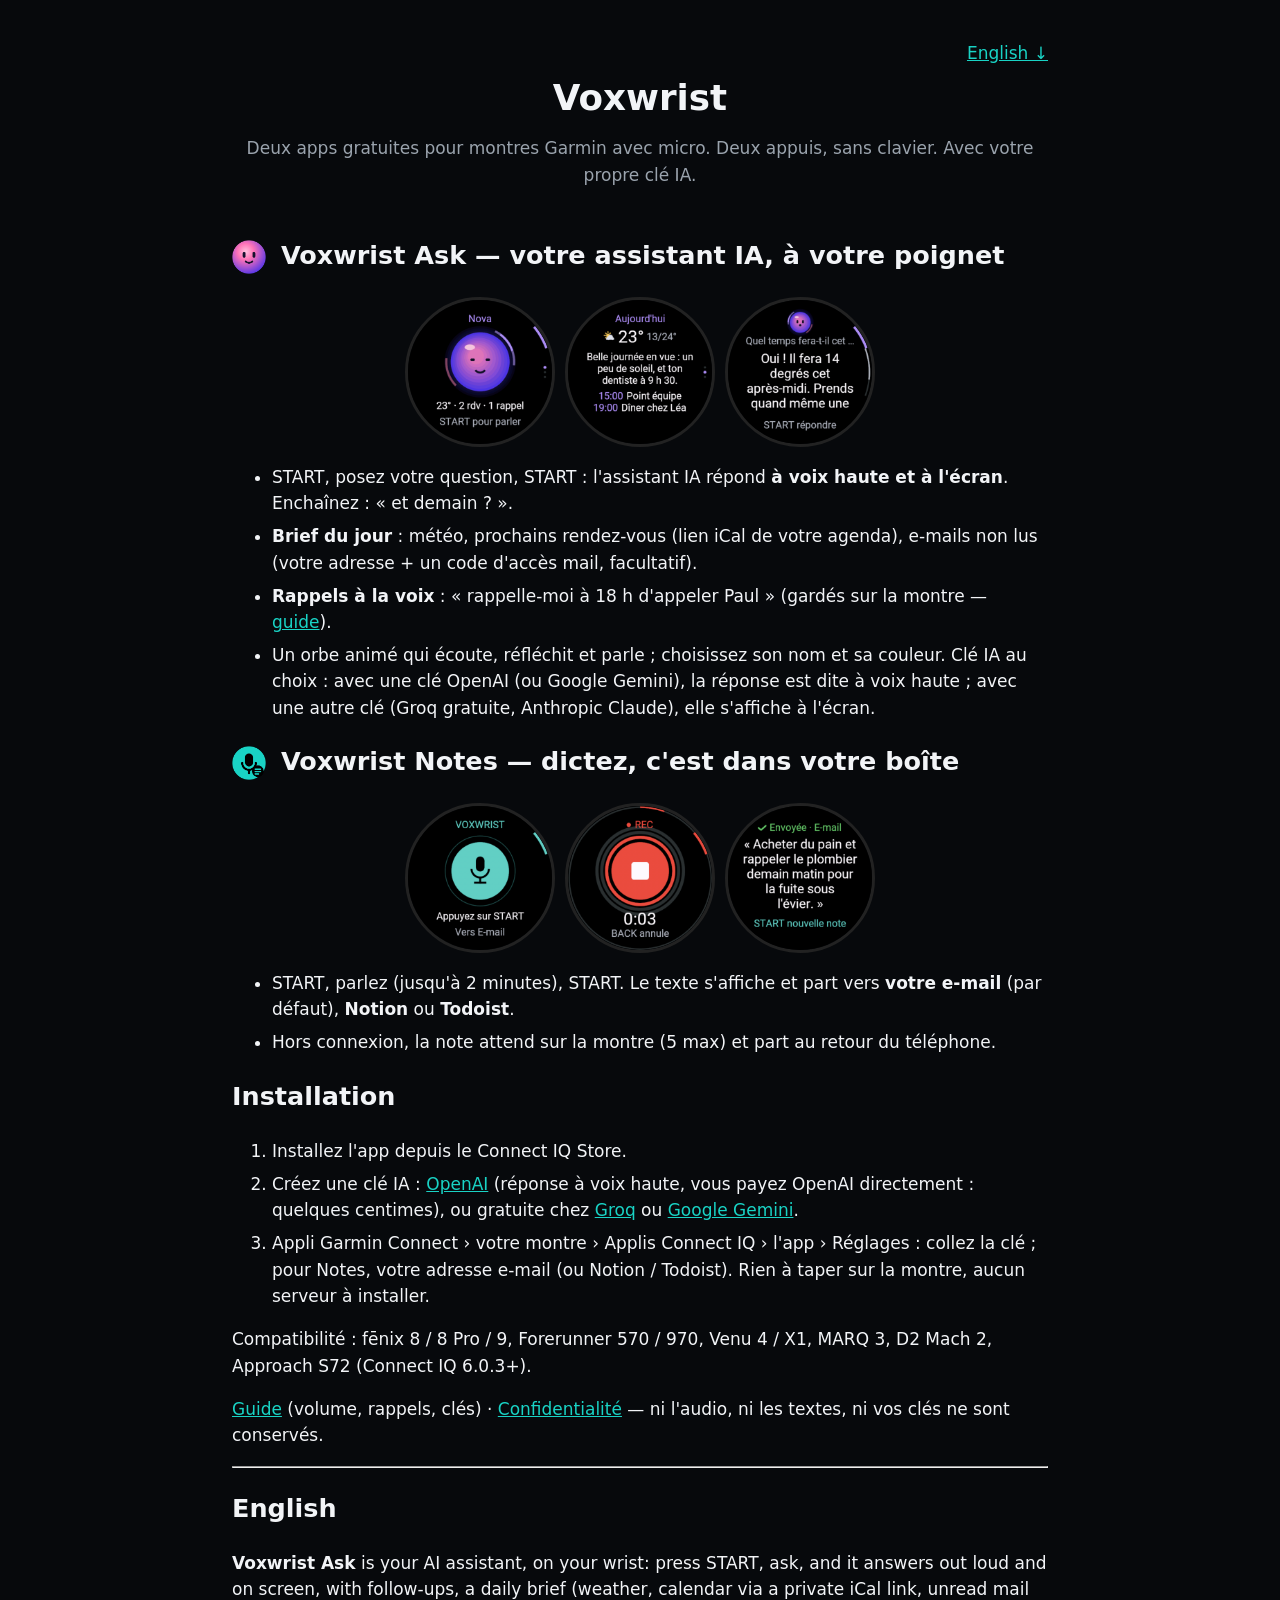
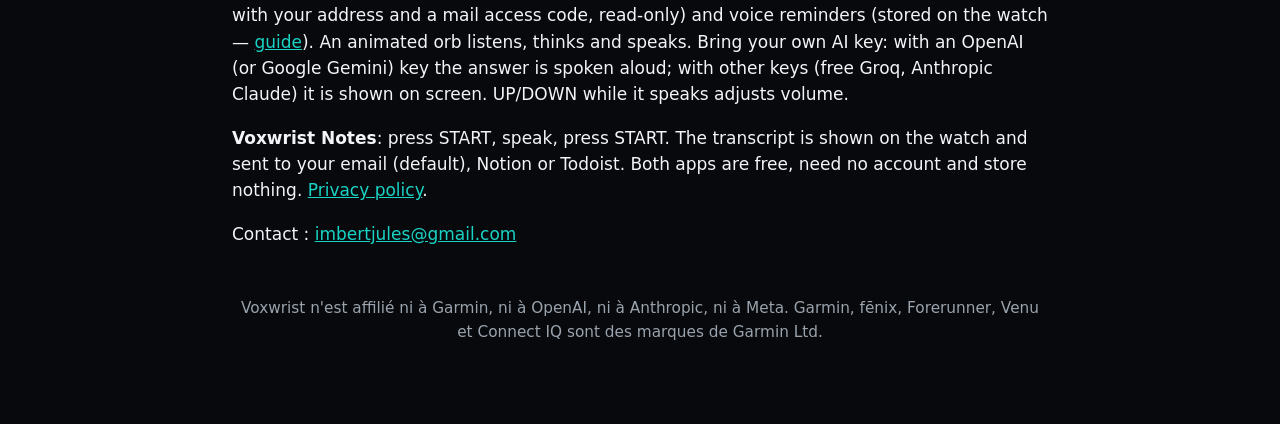
==== commit 4724c914: "Site : page guide.html (réglages Ask 2.0.6 : volume, rappels .ics, URL compatible OpenAI) + liens de" ====
--- a/index.html
+++ b/index.html
@@ -10,9 +10,8 @@
 <ul class="steps">
 <li>START, posez votre question, START : l'assistant IA répond <strong>à voix haute et à l'écran</strong>. Enchaînez : « et demain ? ».</li>
 <li><strong>Brief du jour</strong> : météo, prochains rendez-vous (lien iCal de votre agenda), e-mails non lus (votre adresse + un code d'accès mail, facultatif).</li>
-<li><strong>Rappels à la voix</strong> : « rappelle-moi à 18 h d'appeler Paul ».</li>
+<li><strong>Rappels à la voix</strong> : « rappelle-moi à 18 h d'appeler Paul » (gardés sur la montre — <a href="guide.html">guide</a>).</li>
 <li>Un orbe animé qui écoute, réfléchit et parle ; choisissez son nom et sa couleur. Clé IA au choix : avec une clé OpenAI (ou Google Gemini), la réponse est dite à voix haute ; avec une autre clé (Groq gratuite, Anthropic Claude), elle s'affiche à l'écran.</li></ul>
-<p><a href="guide.html"><strong>Guide des rappels</strong></a> — créer, modifier et annuler un rappel à la voix, et savoir pourquoi un rappel peut arriver avec quelques minutes de retard.</p>
 
 <h2><img class="logo-s" src="assets/icon-notes-500.png" alt=""> Voxwrist Notes — dictez, c'est dans votre boîte</h2>
 <div class="shots"><img src="store-screenshots/notes21-1-ready-fr.png" alt="Prêt"><img src="store-screenshots/notes21-2-recording-fr.png" alt="Enregistrement"><img src="store-screenshots/notes21-3-sent-fr.png" alt="Envoyée"></div>
@@ -25,11 +24,10 @@
 <li>Créez une clé IA : <a href="https://platform.openai.com/api-keys">OpenAI</a> (réponse à voix haute, vous payez OpenAI directement : quelques centimes), ou gratuite chez <a href="https://console.groq.com/keys">Groq</a> ou <a href="https://aistudio.google.com/apikey">Google Gemini</a>.</li>
 <li>Appli Garmin Connect › votre montre › Applis Connect IQ › l'app › Réglages : collez la clé ; pour Notes, votre adresse e-mail (ou Notion / Todoist). Rien à taper sur la montre, aucun serveur à installer.</li></ol>
 <p>Compatibilité : fēnix 8 / 8 Pro / 9, Forerunner 570 / 970, Venu 4 / X1, MARQ 3, D2 Mach 2, Approach S72 (Connect IQ 6.0.3+).</p>
-<p><a href="privacy.html">Confidentialité</a> — ni l'audio, ni les textes, ni vos clés ne sont conservés.</p>
+<p><a href="guide.html">Guide</a> (volume, rappels, clés) · <a href="privacy.html">Confidentialité</a> — ni l'audio, ni les textes, ni vos clés ne sont conservés.</p>
 <hr id="en"><h2>English</h2>
-<p><strong>Voxwrist Ask</strong> is your AI assistant, on your wrist: press START, ask, and it answers out loud and on screen, with follow-ups, a daily brief (weather, calendar via a private iCal link, unread mail with your address and a mail access code, read-only) and voice reminders. An animated orb listens, thinks and speaks. Bring your own AI key: with an OpenAI (or Google Gemini) key the answer is spoken aloud; with other keys (free Groq, Anthropic Claude) it is shown on screen.</p>
+<p><strong>Voxwrist Ask</strong> is your AI assistant, on your wrist: press START, ask, and it answers out loud and on screen, with follow-ups, a daily brief (weather, calendar via a private iCal link, unread mail with your address and a mail access code, read-only) and voice reminders (stored on the watch — <a href="guide.html">guide</a>). An animated orb listens, thinks and speaks. Bring your own AI key: with an OpenAI (or Google Gemini) key the answer is spoken aloud; with other keys (free Groq, Anthropic Claude) it is shown on screen. UP/DOWN while it speaks adjusts volume.</p>
 <p><strong>Voxwrist Notes</strong>: press START, speak, press START. The transcript is shown on the watch and sent to your email (default), Notion or Todoist. Both apps are free, need no account and store nothing. <a href="privacy.html">Privacy policy</a>.</p>
-<p><a href="guide.html#en"><strong>Reminders guide</strong></a> — create, change and cancel a reminder by voice, and why a reminder may arrive a few minutes late.</p>
 <p>Contact : <a href="mailto:imbertjules@gmail.com">imbertjules@gmail.com</a></p>
 <footer>Voxwrist n'est affilié ni à Garmin, ni à OpenAI, ni à Anthropic, ni à Meta. Garmin, fēnix, Forerunner, Venu et Connect IQ sont des marques de Garmin Ltd.</footer>
 </main></body></html>
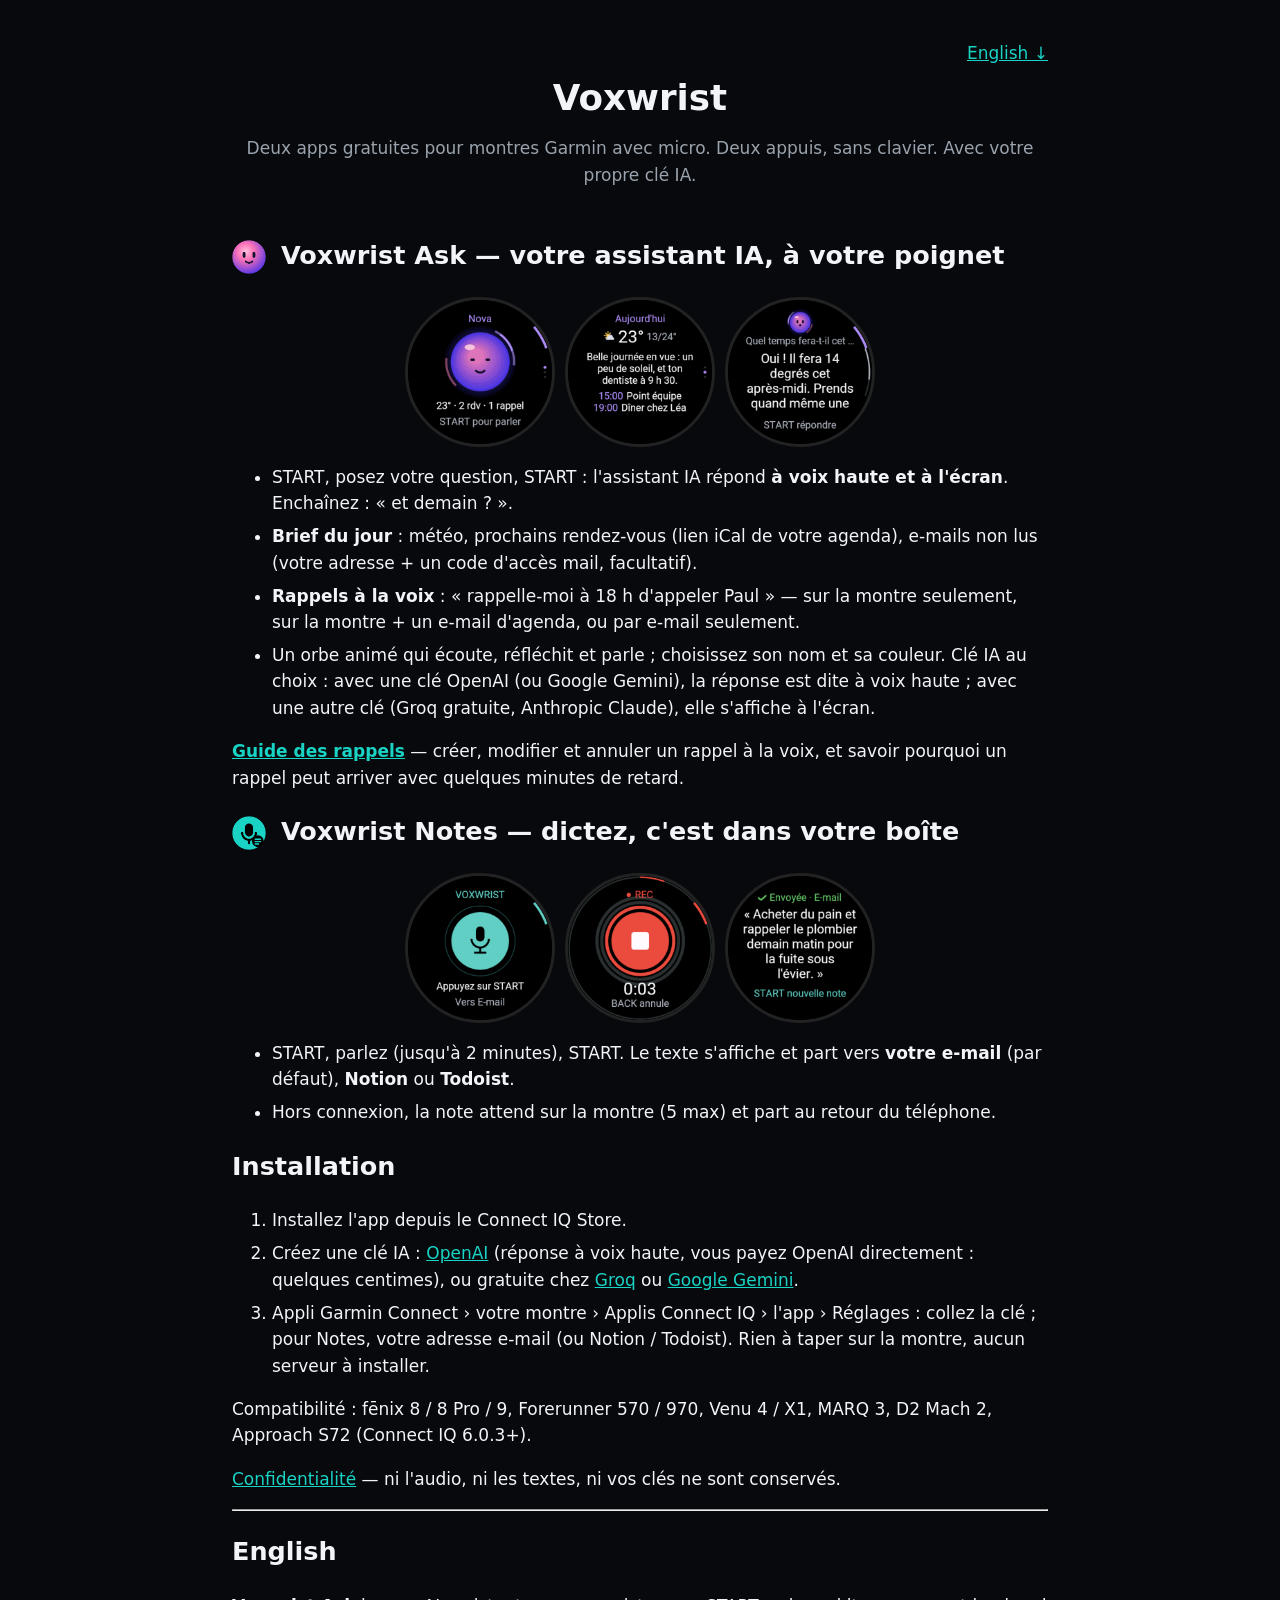
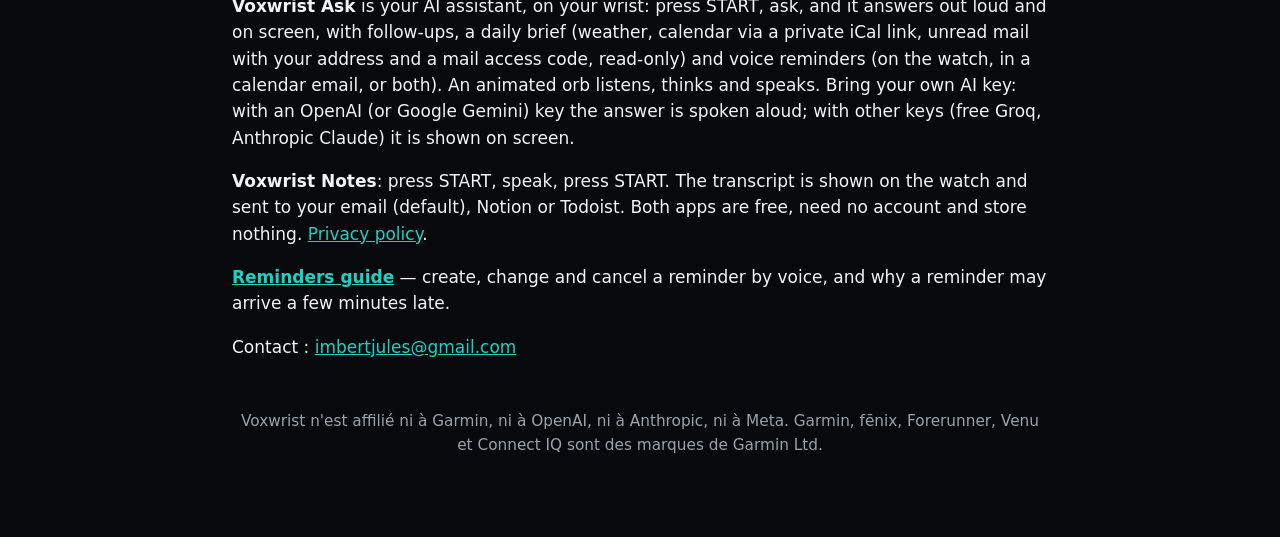
==== commit aa995302: "Guide Ask : les trois destinations des rappels, l'adresse des rappels, la limite des 5 min et l'éche" ====
--- a/index.html
+++ b/index.html
@@ -10,8 +10,9 @@
 <ul class="steps">
 <li>START, posez votre question, START : l'assistant IA répond <strong>à voix haute et à l'écran</strong>. Enchaînez : « et demain ? ».</li>
 <li><strong>Brief du jour</strong> : météo, prochains rendez-vous (lien iCal de votre agenda), e-mails non lus (votre adresse + un code d'accès mail, facultatif).</li>
-<li><strong>Rappels à la voix</strong> : « rappelle-moi à 18 h d'appeler Paul » (gardés sur la montre — <a href="guide.html">guide</a>).</li>
+<li><strong>Rappels à la voix</strong> : « rappelle-moi à 18 h d'appeler Paul » — sur la montre seulement, sur la montre + un e-mail d'agenda, ou par e-mail seulement.</li>
 <li>Un orbe animé qui écoute, réfléchit et parle ; choisissez son nom et sa couleur. Clé IA au choix : avec une clé OpenAI (ou Google Gemini), la réponse est dite à voix haute ; avec une autre clé (Groq gratuite, Anthropic Claude), elle s'affiche à l'écran.</li></ul>
+<p><a href="guide.html"><strong>Guide des rappels</strong></a> — créer, modifier et annuler un rappel à la voix, et savoir pourquoi un rappel peut arriver avec quelques minutes de retard.</p>
 
 <h2><img class="logo-s" src="assets/icon-notes-500.png" alt=""> Voxwrist Notes — dictez, c'est dans votre boîte</h2>
 <div class="shots"><img src="store-screenshots/notes21-1-ready-fr.png" alt="Prêt"><img src="store-screenshots/notes21-2-recording-fr.png" alt="Enregistrement"><img src="store-screenshots/notes21-3-sent-fr.png" alt="Envoyée"></div>
@@ -24,10 +25,11 @@
 <li>Créez une clé IA : <a href="https://platform.openai.com/api-keys">OpenAI</a> (réponse à voix haute, vous payez OpenAI directement : quelques centimes), ou gratuite chez <a href="https://console.groq.com/keys">Groq</a> ou <a href="https://aistudio.google.com/apikey">Google Gemini</a>.</li>
 <li>Appli Garmin Connect › votre montre › Applis Connect IQ › l'app › Réglages : collez la clé ; pour Notes, votre adresse e-mail (ou Notion / Todoist). Rien à taper sur la montre, aucun serveur à installer.</li></ol>
 <p>Compatibilité : fēnix 8 / 8 Pro / 9, Forerunner 570 / 970, Venu 4 / X1, MARQ 3, D2 Mach 2, Approach S72 (Connect IQ 6.0.3+).</p>
-<p><a href="guide.html">Guide</a> (volume, rappels, clés) · <a href="privacy.html">Confidentialité</a> — ni l'audio, ni les textes, ni vos clés ne sont conservés.</p>
+<p><a href="privacy.html">Confidentialité</a> — ni l'audio, ni les textes, ni vos clés ne sont conservés.</p>
 <hr id="en"><h2>English</h2>
-<p><strong>Voxwrist Ask</strong> is your AI assistant, on your wrist: press START, ask, and it answers out loud and on screen, with follow-ups, a daily brief (weather, calendar via a private iCal link, unread mail with your address and a mail access code, read-only) and voice reminders (stored on the watch — <a href="guide.html">guide</a>). An animated orb listens, thinks and speaks. Bring your own AI key: with an OpenAI (or Google Gemini) key the answer is spoken aloud; with other keys (free Groq, Anthropic Claude) it is shown on screen. UP/DOWN while it speaks adjusts volume.</p>
+<p><strong>Voxwrist Ask</strong> is your AI assistant, on your wrist: press START, ask, and it answers out loud and on screen, with follow-ups, a daily brief (weather, calendar via a private iCal link, unread mail with your address and a mail access code, read-only) and voice reminders (on the watch, in a calendar email, or both). An animated orb listens, thinks and speaks. Bring your own AI key: with an OpenAI (or Google Gemini) key the answer is spoken aloud; with other keys (free Groq, Anthropic Claude) it is shown on screen.</p>
 <p><strong>Voxwrist Notes</strong>: press START, speak, press START. The transcript is shown on the watch and sent to your email (default), Notion or Todoist. Both apps are free, need no account and store nothing. <a href="privacy.html">Privacy policy</a>.</p>
+<p><a href="guide.html#en"><strong>Reminders guide</strong></a> — create, change and cancel a reminder by voice, and why a reminder may arrive a few minutes late.</p>
 <p>Contact : <a href="mailto:imbertjules@gmail.com">imbertjules@gmail.com</a></p>
 <footer>Voxwrist n'est affilié ni à Garmin, ni à OpenAI, ni à Anthropic, ni à Meta. Garmin, fēnix, Forerunner, Venu et Connect IQ sont des marques de Garmin Ltd.</footer>
 </main></body></html>
